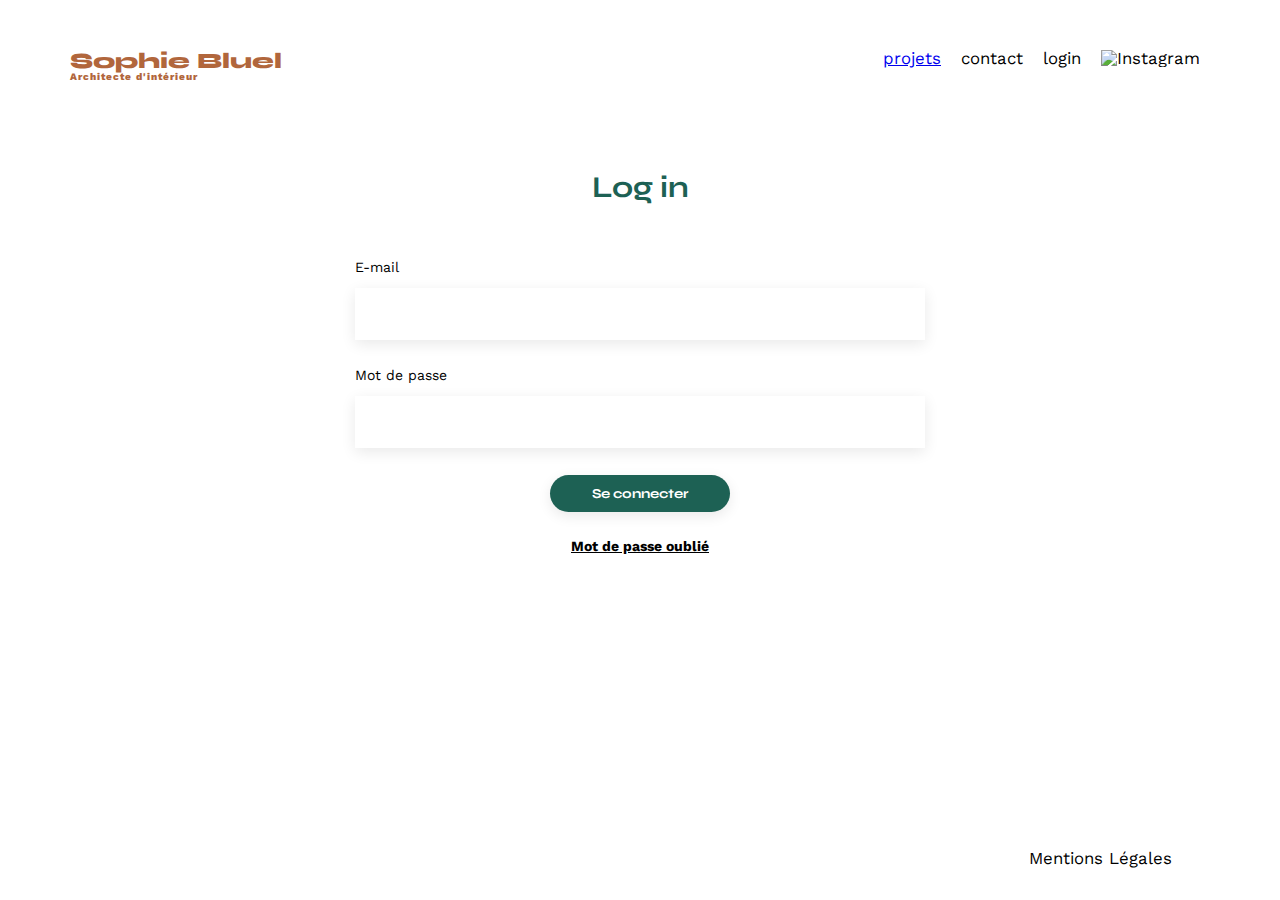
==== FrontEnd/login.html @ 3a137ef5 "ajout login" ====
<!DOCTYPE html>
<html lang="fr">
<head>
	<meta charset="UTF-8">
	<title>Sophie Bluel - Architecte d'intérieur</title>
	<meta name="viewport" content="width=device-width, initial-scale=1.0">
	<link rel="preconnect" href="https://fonts.googleapis.com">
	<link rel="preconnect" href="https://fonts.gstatic.com" crossorigin>
	<link href="https://fonts.googleapis.com/css2?family=Syne:wght@700;800&family=Work+Sans&display=swap" rel="stylesheet">
	<meta name="description" content="">
	<link rel="stylesheet" href="assets/SCSS/style.css">
	<!-- links JSS--> 
	<script src="./assets/Scripts/login.js" defer></script>

<body>
    <header>
        <h1>Sophie Bluel <span>Architecte d'intérieur</span></h1>
        <nav>
            <ul>
                <li><a href="index.html">projets</a></li>
                <li>contact</li>
                <li>login</li>
                <li><img src="./assets/icons/instagram.png" alt="Instagram"></li>
            </ul>
        </nav>
    </header>
    <main class="main-login ">
    <section id="contact">
        <h2>Log in</h2>
        <p class="errorLogin"></p>
        <form action="#" method="post">
            <label for="email">E-mail</label>
            <input type="email" name="email" id="email">
            <label for="password">Mot de passe</label>
            <input type="password" name="password" id="password">
            <input type="submit" value="Se connecter">
            <a class="form__lien center" href="#">Mot de passe oublié</a>
        </form>
    </section>
</main>
</body>
<footer>
	<nav>
		<ul>
			<li>Mentions Légales</li>
		</ul>
	</nav>
</footer>
</html>
---- FrontEnd/assets/SCSS/style.css ----
html, body, div, span, applet, object, iframe,
h1, h2, h3, h4, h5, h6, p, blockquote, pre,
a, abbr, acronym, address, big, cite, code,
del, dfn, em, img, ins, kbd, q, s, samp,
small, strike, strong, sub, sup, tt, var,
b, u, i, center,
dl, dt, dd, ol, ul, li,
fieldset, form, label, legend,
table, caption, tbody, tfoot, thead, tr, th, td,
article, aside, canvas, details, embed,
figure, figcaption, footer, header, hgroup,
menu, nav, output, ruby, section, summary,
time, mark, audio, video {
  margin: 0;
  padding: 0;
  border: 0;
  font-size: 100%;
  font: inherit;
  vertical-align: baseline;
}

/* HTML5 display-role reset for older browsers */
article, aside, details, figcaption, figure,
footer, header, hgroup, menu, nav, section {
  display: block;
}

body {
  line-height: 1;
}

ol, ul {
  list-style: none;
}

blockquote, q {
  quotes: none;
}

blockquote:before, blockquote:after,
q:before, q:after {
  content: "";
  content: none;
}

table {
  border-collapse: collapse;
  border-spacing: 0;
}

/** end reset css**/
body {
  max-width: 1140px;
  margin: auto;
  font-family: "Work Sans";
  font-size: 14px;
}

header {
  display: flex;
  justify-content: space-between;
  margin: 50px 0;
}

section {
  margin: 50px 0;
}

h1 {
  display: flex;
  flex-direction: column;
  font-family: "Syne";
  font-size: 22px;
  font-weight: 800;
  color: #B1663C;
}

h1 > span {
  font-family: "Work Sans";
  font-size: 10px;
  letter-spacing: 0.1em;
}

h2 {
  font-family: "Syne";
  font-weight: 700;
  font-size: 30px;
  color: #1D6154;
}

nav ul {
  display: flex;
  align-items: center;
  list-style-type: none;
}

nav li {
  padding: 0 10px;
  font-size: 1.2em;
}

li:hover {
  color: #B1663C;
}

#introduction {
  display: flex;
  align-items: center;
}

#introduction figure {
  flex: 1;
}

#introduction img {
  display: block;
  margin: auto;
  width: 80%;
}

#introduction article {
  flex: 1;
}

#introduction h2 {
  margin-bottom: 1em;
}

#introduction p {
  margin-bottom: 0.5em;
}

#portfolio h2 {
  text-align: center;
  margin-bottom: 1em;
}

.gallery {
  width: 100%;
  display: grid;
  grid-template-columns: 1fr 1fr 1fr;
  grid-column-gap: 20px;
  grid-row-gap: 20px;
}

.gallery img {
  width: 100%;
}

#contact {
  width: 50%;
  margin: auto;
}

#contact > * {
  text-align: center;
}

#contact h2 {
  margin-bottom: 20px;
}

#contact form {
  text-align: left;
  margin-top: 30px;
  display: flex;
  flex-direction: column;
}

#contact input {
  height: 50px;
  font-size: 1.2em;
  border: none;
  box-shadow: 0px 4px 14px rgba(0, 0, 0, 0.09);
}

#contact label {
  margin: 2em 0 1em 0;
}

#contact textarea {
  border: none;
  box-shadow: 0px 4px 14px rgba(0, 0, 0, 0.09);
}

input[type=submit] {
  font-family: "Syne";
  font-weight: 700;
  color: white;
  background-color: #1D6154;
  margin: 2em auto;
  width: 180px;
  text-align: center;
  border-radius: 60px;
}

footer nav ul {
  display: flex;
  justify-content: flex-end;
  margin: 2em;
}

.main-login {
  min-height: 650px;
  margin-top: 90px;
}
.main-login #contact form input[type=submit] {
  height: 100%;
  padding: 10px 0px;
  font-size: 0.85rem;
}

.form__lien {
  color: black;
  font-weight: 700;
}

.center {
  display: flex;
  justify-content: center;
}

.errorLogin {
  color: #ff0000;
}

#login-link {
  cursor: pointer;
}/*# sourceMappingURL=style.css.map */
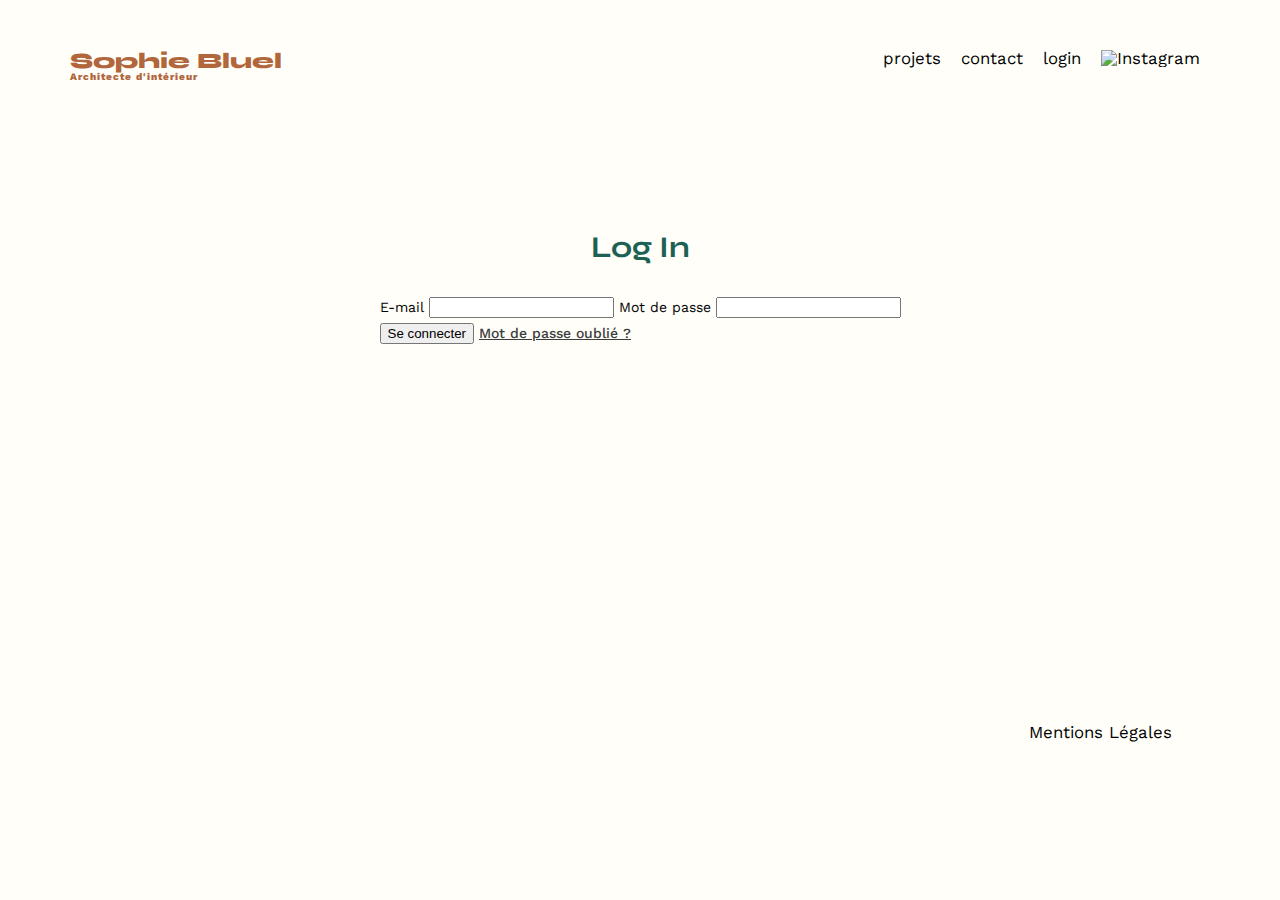
==== commit c769f81f: "upoald modal" ====
--- a/FrontEnd/login.html
+++ b/FrontEnd/login.html
@@ -2,43 +2,45 @@
 <html lang="fr">
 <head>
 	<meta charset="UTF-8">
-	<title>Sophie Bluel - Architecte d'intérieur</title>
+	<title>Se connecter - Sophie Bluel - Architecte d'intérieur</title>
 	<meta name="viewport" content="width=device-width, initial-scale=1.0">
 	<link rel="preconnect" href="https://fonts.googleapis.com">
 	<link rel="preconnect" href="https://fonts.gstatic.com" crossorigin>
 	<link href="https://fonts.googleapis.com/css2?family=Syne:wght@700;800&family=Work+Sans&display=swap" rel="stylesheet">
 	<meta name="description" content="">
-	<link rel="stylesheet" href="assets/SCSS/style.css">
-	<!-- links JSS--> 
+	<link rel="stylesheet" href="./assets/style.css">
 	<script src="./assets/Scripts/login.js" defer></script>
-
+</head>
 <body>
-    <header>
-        <h1>Sophie Bluel <span>Architecte d'intérieur</span></h1>
-        <nav>
-            <ul>
-                <li><a href="index.html">projets</a></li>
-                <li>contact</li>
-                <li>login</li>
-                <li><img src="./assets/icons/instagram.png" alt="Instagram"></li>
-            </ul>
-        </nav>
-    </header>
-    <main class="main-login ">
-    <section id="contact">
-        <h2>Log in</h2>
-        <p class="errorLogin"></p>
-        <form action="#" method="post">
-            <label for="email">E-mail</label>
-            <input type="email" name="email" id="email">
-            <label for="password">Mot de passe</label>
-            <input type="password" name="password" id="password">
-            <input type="submit" value="Se connecter">
-            <a class="form__lien center" href="#">Mot de passe oublié</a>
-        </form>
+	<div class="body-content">
+<header>
+	<h1>Sophie Bluel <span>Architecte d'intérieur</span></h1>
+	<nav>
+		<ul>
+			<li><a href="index.html#portfolio">projets</a></li>
+			<li><a href="index.html#contact">contact</a></li>
+			<li class="bold"><a href="login.html" id="login">login</a></li>
+			<li><img src="./assets/icons/instagram.png" alt="Instagram"></li>
+		</ul>
+	</nav>
+</header>
+<main>
+    <section class="login">
+	    <h2>Log In</h2>
+        <div class="formulaire">
+            <form class="conection">
+                <label for="email">E-mail</label>
+                <input type="email" name="email" id="email">
+                <label for="password">Mot de passe</label>
+                <input type="password" name="password" id="password">
+                <p class="error"></p>
+                <input type="submit" class="submit" value="Se connecter">
+                <a href="" class="forgetPassword ">Mot de passe oublié ?</a>
+            </form>
+        </div>
     </section>
 </main>
-</body>
+
 <footer>
 	<nav>
 		<ul>
@@ -46,4 +48,6 @@
 		</ul>
 	</nav>
 </footer>
+</div>
+</body>
 </html>--- a/FrontEnd/assets/style.css
+++ b/FrontEnd/assets/style.css
@@ -0,0 +1,747 @@
+/* http://meyerweb.com/eric/tools/css/reset/
+   v2.0 | 20110126
+   License: none (public domain)
+*/
+
+html,
+body,
+div,
+span,
+applet,
+object,
+iframe,
+h1,
+h2,
+h3,
+h4,
+h5,
+h6,
+p,
+blockquote,
+pre,
+a,
+abbr,
+acronym,
+address,
+big,
+cite,
+code,
+del,
+dfn,
+em,
+img,
+ins,
+kbd,
+q,
+s,
+samp,
+small,
+strike,
+strong,
+sub,
+sup,
+tt,
+var,
+b,
+u,
+i,
+center,
+dl,
+dt,
+dd,
+ol,
+ul,
+li,
+fieldset,
+form,
+label,
+legend,
+table,
+caption,
+tbody,
+tfoot,
+thead,
+tr,
+th,
+td,
+article,
+aside,
+canvas,
+details,
+embed,
+figure,
+figcaption,
+footer,
+header,
+hgroup,
+menu,
+nav,
+output,
+ruby,
+section,
+summary,
+time,
+mark,
+audio,
+video {
+	margin: 0;
+	padding: 0;
+	border: 0;
+	font-size: 100%;
+	font: inherit;
+	vertical-align: baseline;
+}
+
+/* HTML5 display-role reset for older browsers */
+article,
+aside,
+details,
+figcaption,
+figure,
+footer,
+header,
+hgroup,
+menu,
+nav,
+section {
+	display: block;
+}
+
+body {
+	line-height: 1;
+}
+
+ol,
+ul {
+	list-style: none;
+}
+
+blockquote,
+q {
+	quotes: none;
+}
+
+blockquote:before,
+blockquote:after,
+q:before,
+q:after {
+	content: '';
+	content: none;
+}
+
+table {
+	border-collapse: collapse;
+	border-spacing: 0;
+}
+
+/** end reset css**/
+
+/** mise-en-page**/
+body {
+	font-family: 'Work Sans';
+	font-size: 14px;
+	background-color: #FFFEF8;
+}
+
+.body-content {
+	max-width: 1140px;
+	margin: auto;
+}
+
+header {
+	display: flex;
+	justify-content: space-between;
+	margin: 50px 0
+}
+
+section {
+	margin: 50px 0
+}
+
+h1 {
+	display: flex;
+	flex-direction: column;
+	font-family: 'Syne';
+	font-size: 22px;
+	font-weight: 800;
+	color: #B1663C
+}
+
+h1>span {
+	font-family: 'Work Sans';
+	font-size: 10px;
+	letter-spacing: 0.1em;
+	;
+}
+
+h2 {
+	font-family: 'Syne';
+	font-weight: 700;
+	font-size: 30px;
+	color: #1D6154
+}
+
+nav ul {
+	display: flex;
+	align-items: center;
+	list-style-type: none;
+
+}
+
+nav li {
+	padding: 0 10px;
+	font-size: 1.2em;
+	cursor: pointer;
+}
+
+li a {
+	text-decoration: none;
+	color: black;
+	font-weight: normal;
+}
+
+.bold {
+	font-weight: 800;
+}
+
+li:hover {
+	color: #B1663C;
+}
+
+li a:hover {
+	color: #B1663C;
+}
+
+#introduction {
+	display: flex;
+	align-items: center;
+	margin-bottom: 139px;
+}
+
+#introduction figure {
+	flex: 1
+}
+
+#introduction img {
+	display: block;
+	margin: auto;
+	width: 80%;
+}
+
+#introduction article {
+	flex: 1
+}
+
+#introduction h2 {
+	margin-bottom: 1em;
+}
+
+#introduction p {
+	margin-bottom: 0.5em;
+}
+
+#portfolio h2 {
+	text-align: center;
+}
+
+.gallery {
+	width: 100%;
+	display: grid;
+	grid-template-columns: 1fr 1fr 1fr;
+	grid-column-gap: 20px;
+	grid-row-gap: 20px;
+}
+
+.gallery img {
+	width: 100%;
+
+}
+
+.filtres {
+	display: flex;
+	align-items: center;
+	justify-content: center;
+	flex-direction: row;
+	gap: 10px;
+	margin: 50px 0;
+}
+
+.filtres-btn {
+	font-family: 'Syne';
+	font-weight: 700;
+	color: #1D6154;
+	display: flex;
+	align-items: center;
+	justify-content: center;
+	border-radius: 60px;
+	border: 1px #1d6154 solid;
+	padding: 9px 15px;
+	min-width: 100px;
+}
+
+.filtres-btn:hover {
+	color: white;
+	background-color: #1D6154;
+	cursor: pointer;
+}
+
+.filtres-btn-selected {
+	font-family: 'Syne';
+	font-weight: 700;
+	color: white;
+	background-color: #1D6154;
+	display: flex;
+	align-items: center;
+	justify-content: center;
+	border-radius: 60px;
+	border: 1px #1d6154 solid;
+	padding: 9px 15px;
+	min-width: 100px;
+	cursor: pointer;
+}
+
+#contact {
+	width: 50%;
+	margin: auto;
+}
+
+#contact>* {
+	text-align: center;
+
+}
+
+#logout {
+	display: none;
+}
+
+#contact h2 {
+	margin-bottom: 20px;
+}
+
+#contact form {
+	text-align: left;
+	margin-top: 30px;
+	display: flex;
+	flex-direction: column;
+}
+
+#contact input {
+	height: 50px;
+	font-size: 1.2em;
+	border: none;
+	box-shadow: 0px 4px 14px rgba(0, 0, 0, 0.09);
+}
+
+#contact label {
+	margin: 2em 0 1em 0;
+}
+
+#contact textarea {
+	border: none;
+	box-shadow: 0px 4px 14px rgba(0, 0, 0, 0.09);
+}
+
+#contact input[type="submit"] {
+	font-family: 'Syne';
+	font-weight: 700;
+	color: white;
+	background-color: #1D6154;
+	margin: 2em auto;
+	width: 180px;
+	text-align: center;
+	border-radius: 60px;
+}
+
+footer nav ul {
+	display: flex;
+	justify-content: flex-end;
+	margin: 2em
+}
+
+/** Page login **/
+
+.login h2 {
+	display: flex;
+	align-items: center;
+	justify-content: center;
+	margin-top: 150px;
+}
+
+.formulaire {
+	display: flex;
+	justify-content: center;
+	margin-bottom: 380px;
+	margin-top: 35px;
+}
+
+.login {
+	text-decoration: none;
+	color: #000;
+}
+
+.connection {
+	display: flex;
+	flex-direction: column;
+	margin: 0 auto;
+}
+
+.connection label {
+	font-family: "Work Sans";
+	font-weight: 500;
+	color: #3d3d3d;
+}
+
+.connection input {
+	width: 379px;
+	height: 51px;
+	margin-top: 7px;
+	margin-bottom: 30px;
+	border: none;
+	box-shadow: 0px 4px 14px rgba(0, 0, 0, 0.09);
+	padding: 0 15px;
+}
+
+.connection .submit {
+	width: 179px;
+	height: 36px;
+	background: #1d6154;
+	color: #fff;
+	border-radius: 60px;
+	border: none;
+	font-family: "Syne", sans-serif;
+	font-weight: 700;
+	margin: 7px auto 28px auto;
+	cursor: pointer;
+}
+
+.error {
+	margin: 5px 0;
+	color: red;
+	font-family: "Work Sans";
+	font-weight: 500;
+	font-style: italic;
+}
+
+.forgetPassword {
+	font-family: "Work Sans";
+	font-weight: 500;
+	color: #3d3d3d;
+	text-align: center;
+}
+
+/** edit **/
+
+.edit-banner {
+	background-color: #000;
+	height: 59px;
+	max-width: 1440px;
+	display: none;
+	align-items: center;
+	justify-content: center;
+}
+
+.edit-mode {
+	display: flex;
+	align-items: center;
+	justify-content: center;
+	color: #fff;
+	gap: 15px;
+}
+
+.modifier {
+	display: none;
+	align-items: center;
+	justify-content: center;
+	flex-direction: row;
+	gap: 20px;
+	margin-bottom: 92px;
+	padding-left: 6em;
+}
+
+.modifier-encart {
+	display: flex;
+	align-items: center;
+	justify-content: center;
+	flex-direction: row;
+	gap: 10px;
+	color: #000;
+	text-decoration: none;
+}
+
+.modifier a {
+	text-decoration: none;
+}
+
+/** Modale **/
+
+* {
+	box-sizing: border-box;
+}
+
+.modal {
+	position: fixed;
+	/* intégralité de l'écran*/
+	top: 0;
+	left: 0;
+	width: 100%;
+	height: 100%;
+	background: rgba(0, 0, 0, 0.3);
+	align-items: center;
+	justify-content: center;
+	display: none;
+}
+
+.modal-wrapper {
+	display: flex;
+	flex-direction: column;
+	align-items: center;
+	justify-content: center;
+	background-color: #fff;
+	border-radius: 10px;
+	width: 630px;
+	padding: 60px 105px 45px 105px;
+	position: absolute;
+	overflow: auto;
+}
+
+.modal-btn {
+	width: 179px;
+	height: 36px;
+	background: #1d6154;
+	color: #fff;
+	border-radius: 60px;
+	border: none;
+	font-family: "Syne", sans-serif;
+	font-weight: 700;
+	cursor: pointer;
+	text-decoration: none;
+	display: flex;
+	align-items: center;
+	justify-content: center;
+}
+
+.modal h3 {
+	font-size: 26px;
+	font-weight: 400;
+	margin-bottom: 40px;
+}
+
+.modal-close {
+	position: relative;
+	border: none;
+	background-color: #fff;
+	top: -35px;
+	right: -280px;
+	cursor: pointer;
+}
+
+.modal-line {
+	width: 100%;
+	background-color: #B3B3B3;
+	height: 1px;
+	margin: 50px 0 38px 0;
+}
+
+.modal-gallery {
+	display: flex;
+	flex-direction: row;
+	flex-wrap: wrap;
+	width: 100%;
+	height: 365px;
+	gap: 25px 6px;
+	overflow: auto;
+	align-content: flex-start;
+}
+
+.modal-gallery img {
+	height: 105px;
+	width: 78px;
+	object-fit: cover;
+}
+
+.btn-delete {
+	width: 17px;
+	height: 17px;
+	display: flex;
+	align-items: center;
+	justify-content: center;
+	background-color: #000;
+	border-radius: 2px;
+	position: relative;
+	top: -100px;
+    left: 70%;
+}
+
+.btn-delete i {
+	font-size: 11px;
+}
+
+.modal2 {
+	position: fixed;
+	/* prend l'entièreté de l'écran*/
+	top: 0;
+	left: 0;
+	width: 100%;
+	height: 100%;
+	background: rgba(0, 0, 0, 0.3);
+	align-items: center;
+	justify-content: center;
+	display: none;
+}
+
+.modal2-wrapper {
+	display: flex;
+	flex-direction: column;
+	align-items: center;
+	justify-content: center;
+	background-color: #fff;
+	border-radius: 10px;
+	width: 630px;
+	overflow: auto;
+	padding: 45px 105px 45px 105px;
+	position: absolute;
+}
+
+.modal2 h3 {
+	font-size: 26px;
+	font-weight: 400;
+	margin-bottom: 30px;
+}
+
+.modal2-close {
+	position: relative;
+	border: none;
+	background-color: #fff;
+	top: -20px;
+	right: -280px;
+	cursor: pointer;
+}
+
+.modal-btn2 {
+	width: 179px;
+	height: 36px;
+	background: #A7A7A7;
+	color: #fff;
+	border-radius: 60px;
+	border: none;
+	font-family: "Syne", sans-serif;
+	font-weight: 700;
+	cursor: pointer;
+	text-decoration: none;
+	display: flex;
+	align-items: center;
+	justify-content: center;
+}
+
+.modal2-return {
+	position: relative;
+	border: none;
+	background-color: #fff;
+	top: -32px;
+	left: -280px;
+	cursor: pointer;
+}
+
+.add-image {
+	display: flex;
+	flex-direction: column;
+	align-items: center;
+	justify-content: center;
+	width: 100%;
+	overflow: auto;
+}
+
+.add-image label {
+	font-family: "Work Sans";
+	font-weight: 500;
+	color: #3d3d3d;
+}
+
+.add-image #title {
+	width: 410px;
+	height: 51px;
+	margin-top: 7px;
+	margin-bottom: 30px;
+	border: none;
+	box-shadow: 0px 4px 14px rgba(0, 0, 0, 0.09);
+	padding: 0 15px;
+}
+
+.add-image select {
+	width: 410px;
+	height: 51px;
+	margin-top: 7px;
+	margin-bottom: 30px;
+	border: none;
+	box-shadow: 0px 4px 14px rgba(0, 0, 0, 0.09);
+	padding: 0 15px;
+}
+
+.add-title {
+	display: flex;
+	flex-direction: column;
+	margin: 0 auto;
+}
+
+.add-category {
+	display: flex;
+	flex-direction: column;
+	margin: 0 auto;
+}
+
+.modal2-line {
+	width: 410px;
+	background-color: #B3B3B3;
+	height: 1px;
+	margin: 3px 0 38px 0;
+}
+
+.add-photo {
+	width: 410px;
+	height: 169px;
+	margin-top: 7px;
+	margin-bottom: 30px;
+	border: none;
+	border-radius: 3px;
+	background: #E8F1F6;
+	padding: 0 15px;
+	display: flex;
+	flex-direction: column;
+	align-items: center;
+	justify-content: center;
+	gap: 7px;
+}
+
+.add-photo input {
+	display: none;
+}
+
+.add-photo label {
+	cursor: pointer;
+	border-radius: 50px;
+	background: #CBD6DC;
+	padding: 10px 33px;
+	color: #306685;
+	font-size: 14px;
+	font-weight: 500;
+}
+
+.add-photo i {
+	font-size: 75px;
+	color: #B9C5CC;
+}
+
+.add-photo p {
+	color: #444;
+	font-size: 10px;
+	font-weight: 400;
+}
+
+.modal-gallery figure {
+	height: 105px;
+}
+
+#preview-photo {
+	display: none;
+	height: 169px;
+}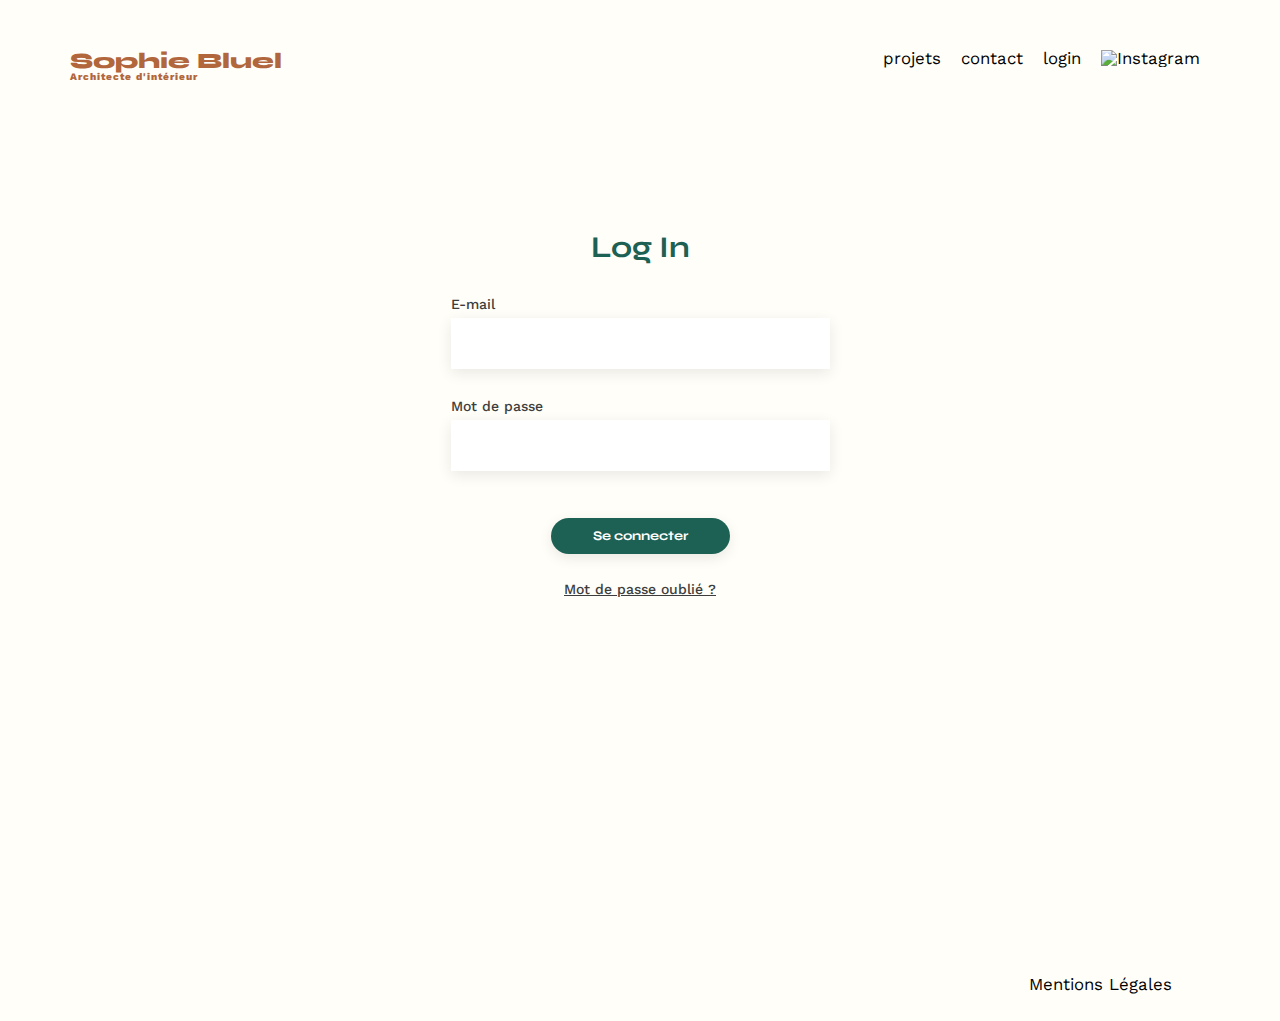
==== commit b573e564: "modif login" ====
--- a/FrontEnd/login.html
+++ b/FrontEnd/login.html
@@ -28,7 +28,7 @@
     <section class="login">
 	    <h2>Log In</h2>
         <div class="formulaire">
-            <form class="conection">
+            <form class="connection">
                 <label for="email">E-mail</label>
                 <input type="email" name="email" id="email">
                 <label for="password">Mot de passe</label>
